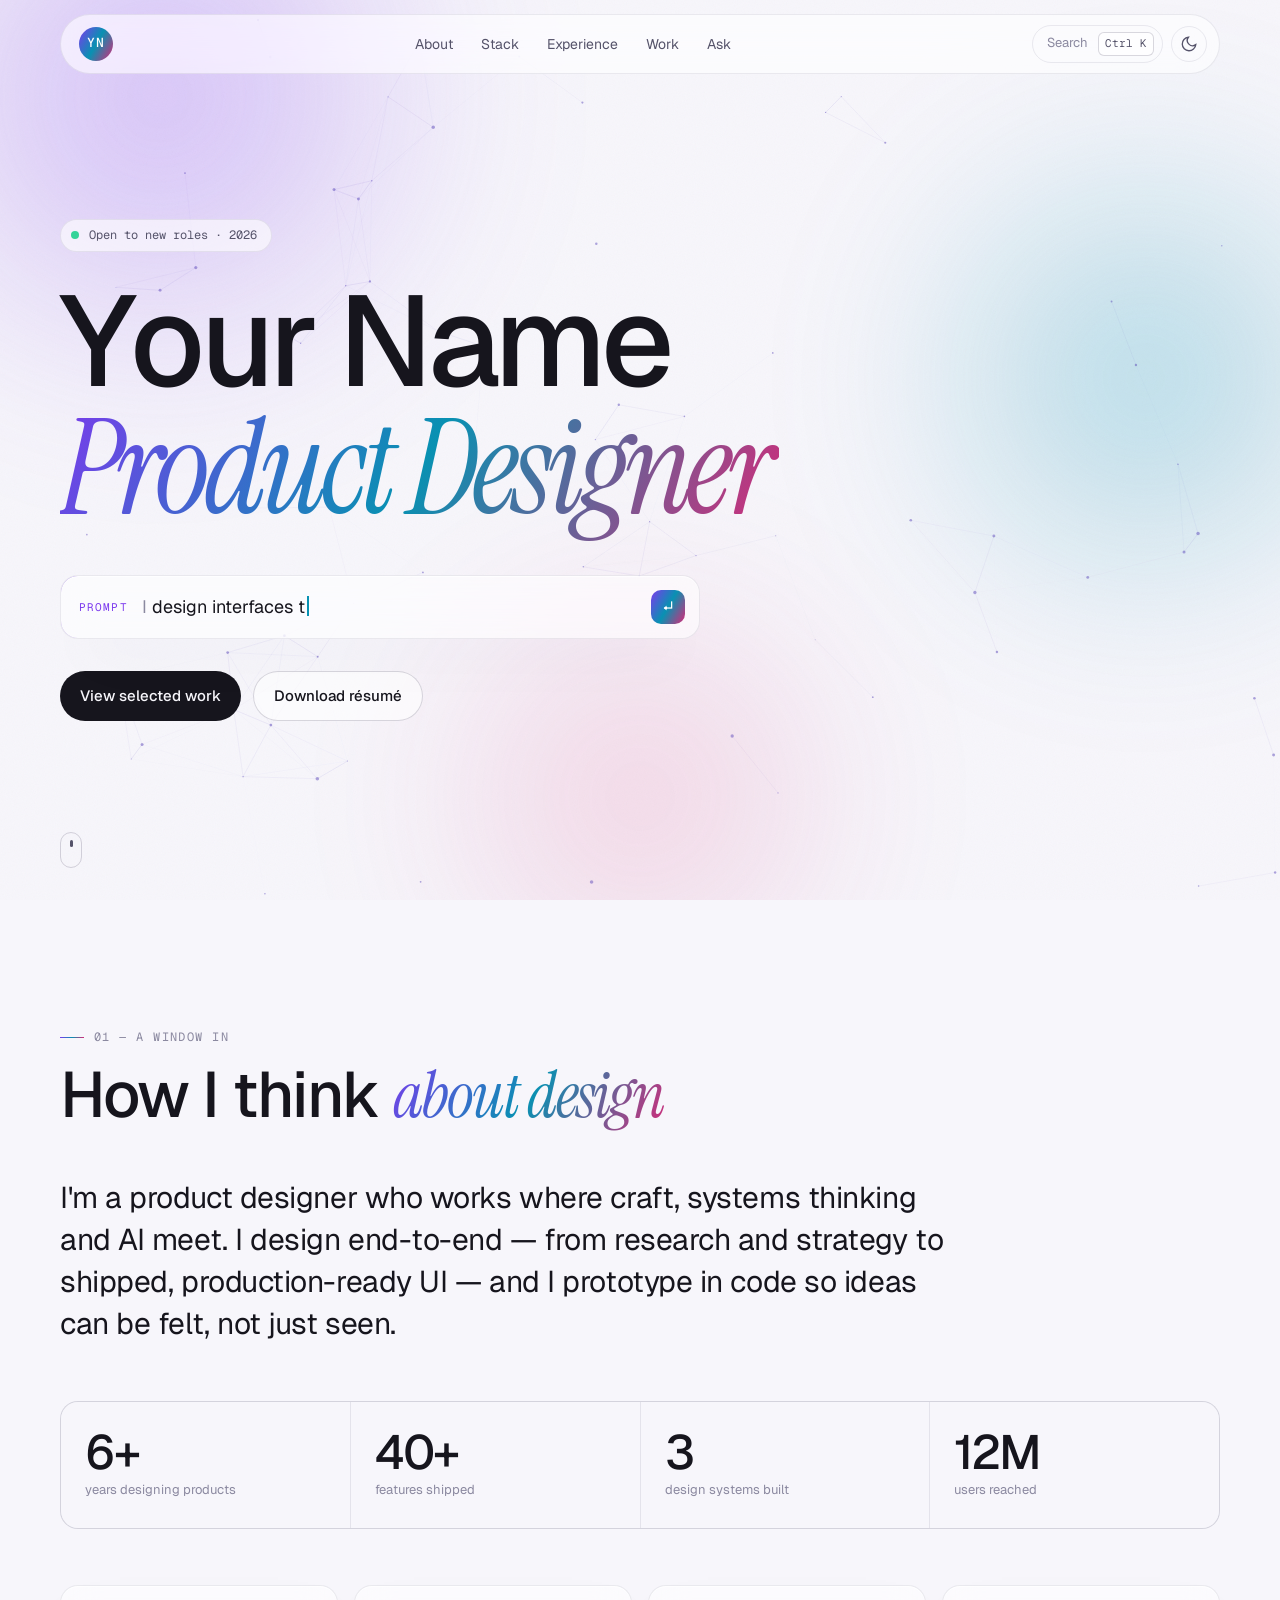
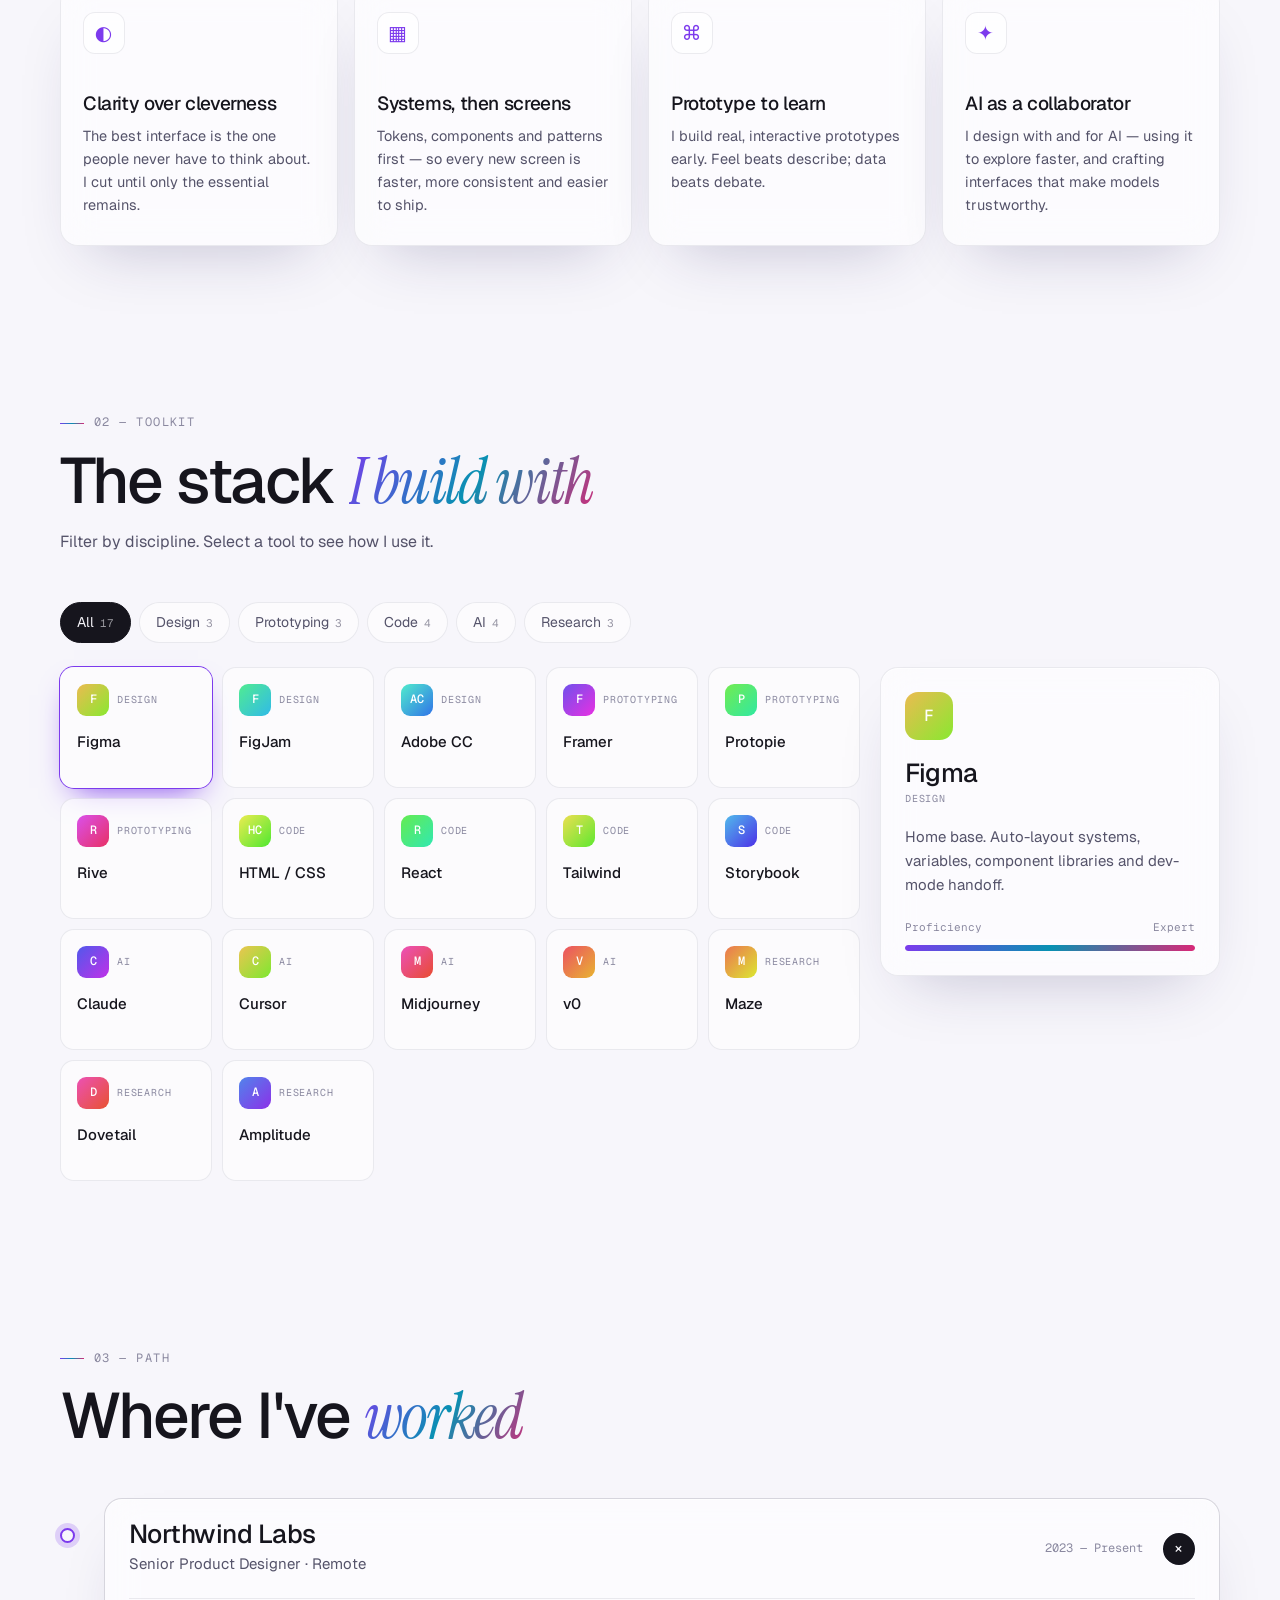
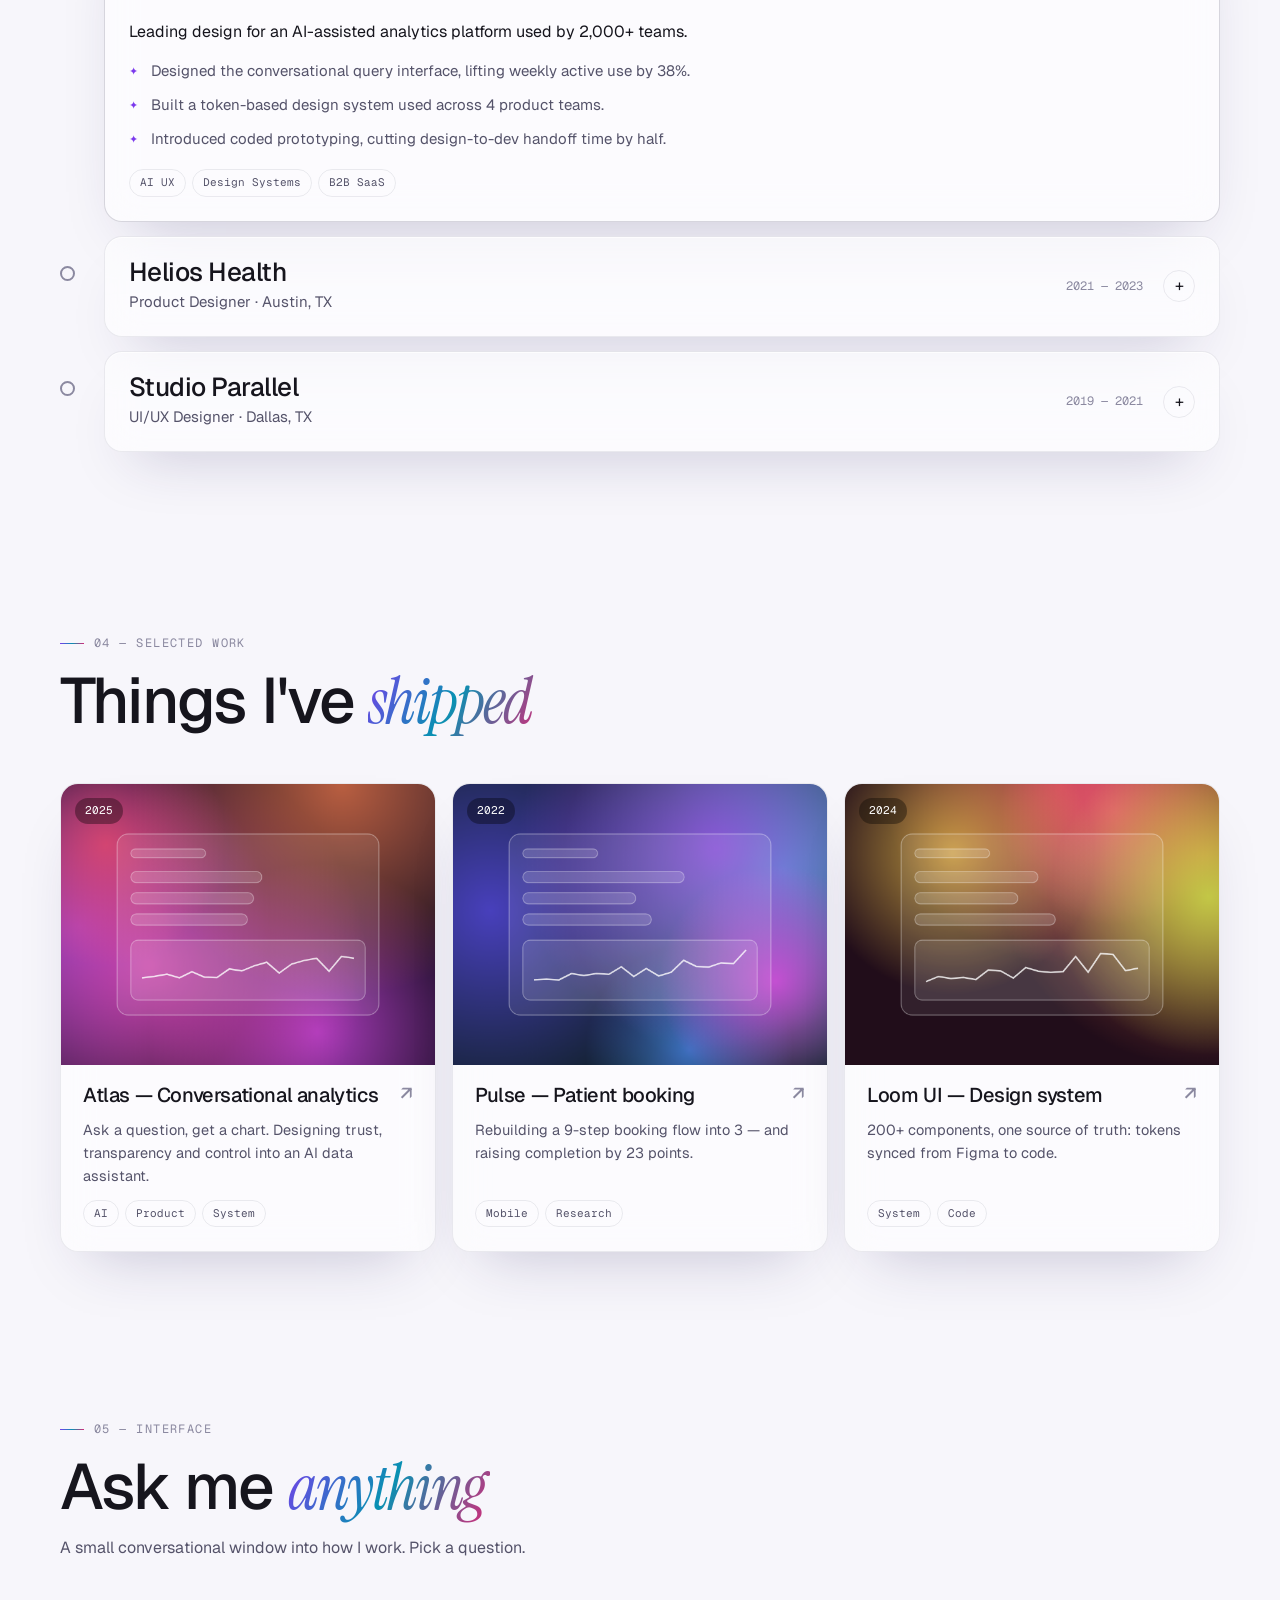
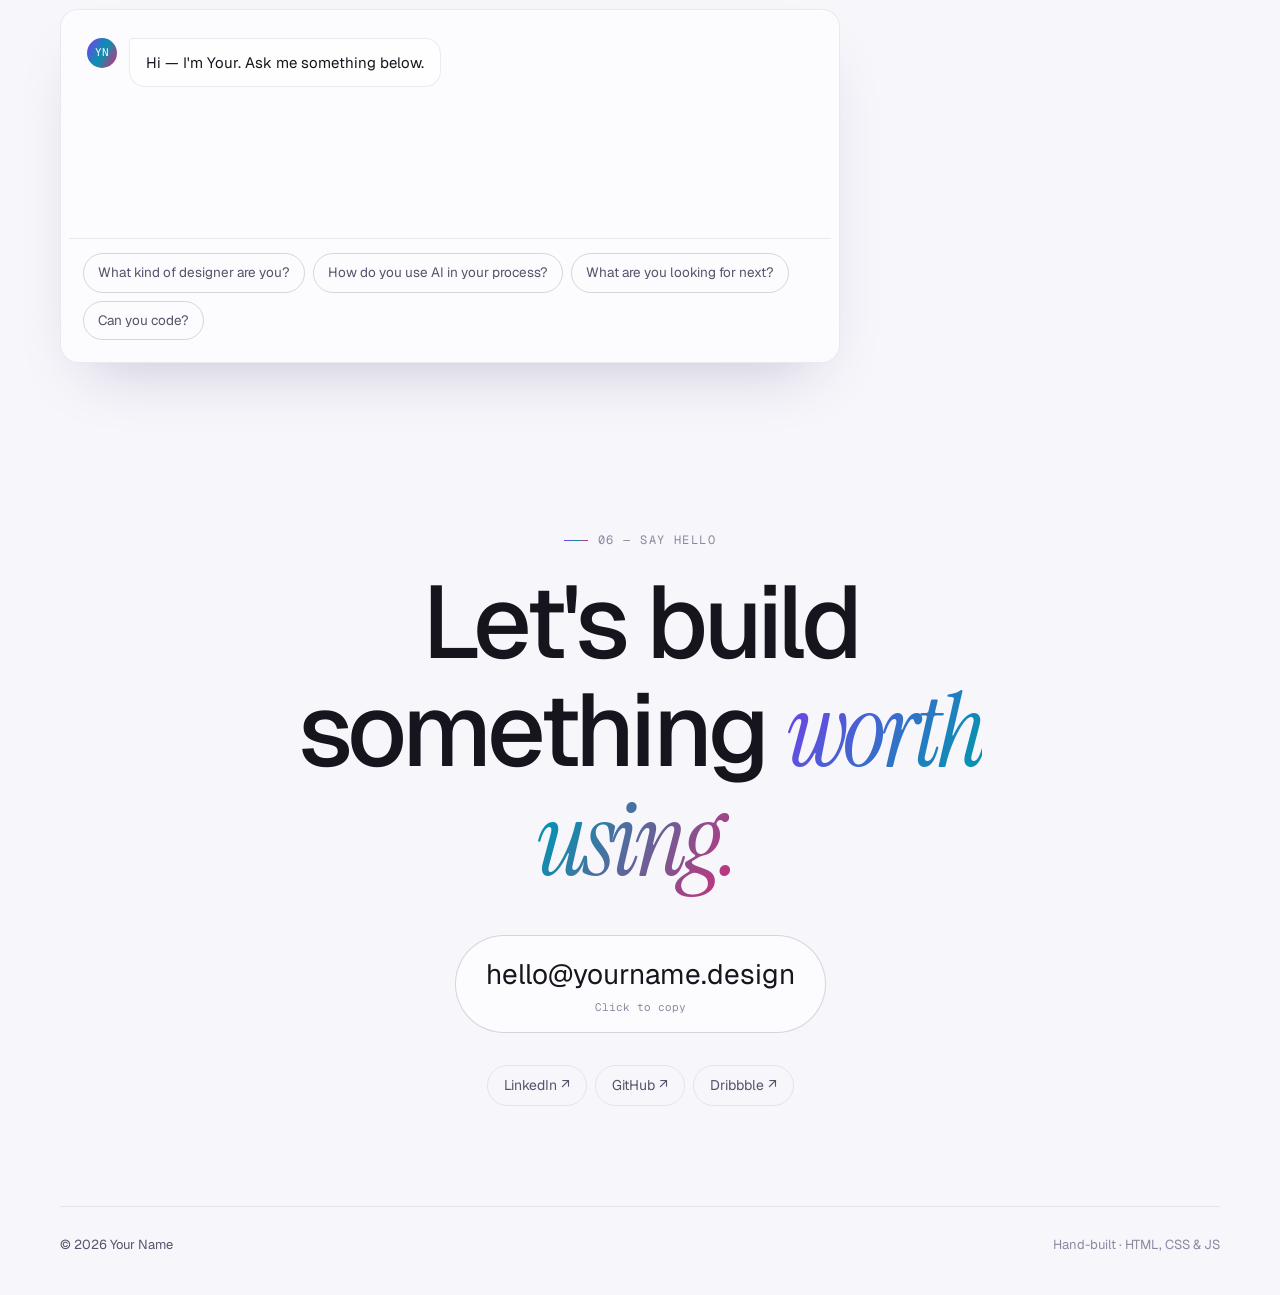
==== index.html @ 8e48e96d "Build interactive designer portfolio Static, dependency-free site with hero prompt animation, partic" ====
<!doctype html>
<html lang="en" data-theme="dark">
<head>
  <meta charset="utf-8" />
  <meta name="viewport" content="width=device-width, initial-scale=1" />
  <title>Portfolio — Product Designer</title>
  <meta name="description" content="Product designer portfolio: principles, stack, experience and selected work." />
  <link rel="preconnect" href="https://fonts.googleapis.com" />
  <link rel="preconnect" href="https://fonts.gstatic.com" crossorigin />
  <link href="https://fonts.googleapis.com/css2?family=Geist:wght@300..700&family=Geist+Mono:wght@400;500&family=Instrument+Serif:ital@0;1&display=swap" rel="stylesheet" />
  <link rel="stylesheet" href="css/styles.css" />
  <script>
    // Apply saved theme before paint to avoid a flash.
    try {
      const t = localStorage.getItem("theme");
      if (t) document.documentElement.dataset.theme = t;
      else if (matchMedia("(prefers-color-scheme: light)").matches) document.documentElement.dataset.theme = "light";
    } catch (e) {}
  </script>
</head>
<body>
  <a class="skip" href="#main">Skip to content</a>

  <!-- Ambient background: aurora blobs + particle field + grain -->
  <div class="bg" aria-hidden="true">
    <div class="aurora a1"></div>
    <div class="aurora a2"></div>
    <div class="aurora a3"></div>
    <canvas id="field"></canvas>
    <div class="grain"></div>
  </div>
  <div class="cursor-glow" aria-hidden="true"></div>

  <header class="nav">
    <a href="#top" class="brand" data-bind="initials"></a>
    <nav aria-label="Sections">
      <a href="#about">About</a>
      <a href="#stack">Stack</a>
      <a href="#experience">Experience</a>
      <a href="#work">Work</a>
      <a href="#ask">Ask</a>
    </nav>
    <div class="nav-actions">
      <button class="kbd-btn" id="open-palette" aria-label="Open command menu">
        <span>Search</span><kbd>⌘K</kbd>
      </button>
      <button class="icon-btn" id="theme-toggle" aria-label="Toggle color theme">
        <svg class="sun" viewBox="0 0 24 24" width="18" height="18" fill="none" stroke="currentColor" stroke-width="1.8"><circle cx="12" cy="12" r="4"/><path d="M12 2v2M12 20v2M4.9 4.9l1.4 1.4M17.7 17.7l1.4 1.4M2 12h2M20 12h2M4.9 19.1l1.4-1.4M17.7 6.3l1.4-1.4"/></svg>
        <svg class="moon" viewBox="0 0 24 24" width="18" height="18" fill="none" stroke="currentColor" stroke-width="1.8"><path d="M21 12.8A9 9 0 1 1 11.2 3a7 7 0 0 0 9.8 9.8z"/></svg>
      </button>
    </div>
  </header>

  <main id="main">
    <!-- HERO -->
    <section class="hero" id="top">
      <p class="status"><span class="pulse"></span><span data-bind="availability"></span></p>
      <h1>
        <span class="hero-name" data-bind="name"></span>
        <span class="hero-role"><em data-bind="role"></em></span>
      </h1>
      <div class="prompt glass" role="img" aria-label="Animated prompt describing what I do">
        <span class="prompt-label">prompt</span>
        <p><span class="muted">I</span> <span id="typed"></span><span class="caret"></span></p>
        <span class="prompt-send" aria-hidden="true">↵</span>
      </div>
      <div class="hero-cta">
        <a class="btn primary" href="#work">View selected work</a>
        <a class="btn ghost" data-bind-href="resumeUrl">Download résumé</a>
      </div>
      <div class="scroll-hint" aria-hidden="true"><span></span></div>
    </section>

    <!-- ABOUT -->
    <section id="about" class="section">
      <header class="section-head reveal">
        <span class="eyebrow">01 — A window in</span>
        <h2>How I think <em>about design</em></h2>
      </header>
      <p class="intro reveal" data-bind="intro"></p>
      <div class="stats reveal" id="stats"></div>
      <div class="principles" id="principles"></div>
    </section>

    <!-- STACK -->
    <section id="stack" class="section">
      <header class="section-head reveal">
        <span class="eyebrow">02 — Toolkit</span>
        <h2>The stack <em>I build with</em></h2>
        <p class="sub">Filter by discipline. Select a tool to see how I use it.</p>
      </header>
      <div class="filters reveal" id="stack-filters" role="tablist" aria-label="Stack categories"></div>
      <div class="stack-layout reveal">
        <ul class="stack-grid" id="stack-grid"></ul>
        <aside class="stack-detail glass" id="stack-detail" aria-live="polite"></aside>
      </div>
    </section>

    <!-- EXPERIENCE -->
    <section id="experience" class="section">
      <header class="section-head reveal">
        <span class="eyebrow">03 — Path</span>
        <h2>Where I've <em>worked</em></h2>
      </header>
      <ol class="timeline" id="timeline"></ol>
    </section>

    <!-- WORK -->
    <section id="work" class="section">
      <header class="section-head reveal">
        <span class="eyebrow">04 — Selected work</span>
        <h2>Things I've <em>shipped</em></h2>
      </header>
      <div class="projects" id="projects"></div>
    </section>

    <!-- ASK -->
    <section id="ask" class="section">
      <header class="section-head reveal">
        <span class="eyebrow">05 — Interface</span>
        <h2>Ask me <em>anything</em></h2>
        <p class="sub">A small conversational window into how I work. Pick a question.</p>
      </header>
      <div class="chat glass reveal">
        <div class="chat-log" id="chat-log" aria-live="polite"></div>
        <div class="chat-suggest" id="chat-suggest"></div>
      </div>
    </section>

    <!-- CONTACT -->
    <section id="contact" class="section contact">
      <div class="reveal">
        <span class="eyebrow">06 — Say hello</span>
        <h2 class="contact-title">Let's build something <em>worth using.</em></h2>
        <button class="email-copy" id="email-copy">
          <span data-bind="email"></span>
          <span class="email-hint" id="email-hint">Click to copy</span>
        </button>
        <ul class="socials" id="socials"></ul>
      </div>
    </section>
  </main>

  <footer class="footer">
    <span>© <span id="year"></span> <span data-bind="name"></span></span>
    <span class="muted">Hand-built · HTML, CSS & JS</span>
  </footer>

  <!-- Command palette -->
  <div class="palette" id="palette" hidden>
    <div class="palette-backdrop" data-close></div>
    <div class="palette-panel glass" role="dialog" aria-modal="true" aria-label="Command menu">
      <input id="palette-input" type="text" placeholder="Jump to a section or run a command…" autocomplete="off" aria-controls="palette-list" />
      <ul id="palette-list" role="listbox"></ul>
      <div class="palette-foot"><kbd>↑</kbd><kbd>↓</kbd> navigate <kbd>↵</kbd> select <kbd>esc</kbd> close</div>
    </div>
  </div>

  <div class="toast" id="toast" role="status" aria-live="polite"></div>

  <script src="js/content.js"></script>
  <script src="js/main.js"></script>
</body>
</html>
---- css/styles.css ----
/* ───────────── Tokens ───────────── */
:root {
  --bg: #07070b;
  --bg-2: #0d0d14;
  --fg: #ecebf3;
  --fg-2: #a3a1b5;
  --fg-3: #6b6980;
  --line: rgba(255, 255, 255, 0.08);
  --line-2: rgba(255, 255, 255, 0.14);
  --glass: rgba(20, 20, 30, 0.55);
  --glass-hi: rgba(255, 255, 255, 0.04);
  --accent: #a78bfa;
  --accent-2: #22d3ee;
  --accent-3: #f472b6;
  --grad: linear-gradient(120deg, var(--accent) 0%, var(--accent-2) 50%, var(--accent-3) 100%);
  --aurora-opacity: 0.55;
  --shadow: 0 30px 80px -20px rgba(0, 0, 0, 0.6);
  --radius: 18px;
  --sans: "Geist", ui-sans-serif, system-ui, -apple-system, sans-serif;
  --serif: "Instrument Serif", ui-serif, Georgia, serif;
  --mono: "Geist Mono", ui-monospace, SFMono-Regular, Menlo, monospace;
  --max: 1160px;
  --ease: cubic-bezier(0.22, 1, 0.36, 1);
  color-scheme: dark;
}

:root[data-theme="light"] {
  --bg: #f7f6fb;
  --bg-2: #ffffff;
  --fg: #16151d;
  --fg-2: #55536a;
  --fg-3: #8b89a0;
  --line: rgba(20, 16, 50, 0.08);
  --line-2: rgba(20, 16, 50, 0.16);
  --glass: rgba(255, 255, 255, 0.6);
  --glass-hi: rgba(255, 255, 255, 0.7);
  --accent: #7c3aed;
  --accent-2: #0891b2;
  --accent-3: #db2777;
  --aurora-opacity: 0.35;
  --shadow: 0 30px 60px -30px rgba(40, 30, 90, 0.25);
  color-scheme: light;
}

/* ───────────── Base ───────────── */
*, *::before, *::after { box-sizing: border-box; }
html { scroll-behavior: smooth; -webkit-text-size-adjust: 100%; }
body {
  margin: 0;
  background: var(--bg);
  color: var(--fg);
  font-family: var(--sans);
  font-size: 16px;
  line-height: 1.6;
  -webkit-font-smoothing: antialiased;
  overflow-x: hidden;
  transition: background 0.4s var(--ease), color 0.4s var(--ease);
}
a { color: inherit; text-decoration: none; }
button { font: inherit; color: inherit; background: none; border: 0; cursor: pointer; }
em { font-family: var(--serif); font-style: italic; font-weight: 400; }
kbd {
  font-family: var(--mono); font-size: 11px;
  padding: 2px 6px; border-radius: 6px;
  border: 1px solid var(--line-2); background: var(--glass-hi); color: var(--fg-2);
}
::selection { background: var(--accent); color: #fff; }
:focus-visible { outline: 2px solid var(--accent-2); outline-offset: 3px; border-radius: 8px; }
.muted { color: var(--fg-3); }
.skip {
  position: absolute; left: 16px; top: -60px; z-index: 100;
  padding: 10px 14px; background: var(--fg); color: var(--bg); border-radius: 10px;
}
.skip:focus { top: 16px; }

.glass {
  background: var(--glass);
  border: 1px solid var(--line);
  backdrop-filter: blur(18px) saturate(140%);
  -webkit-backdrop-filter: blur(18px) saturate(140%);
  border-radius: var(--radius);
  box-shadow: var(--shadow), inset 0 1px 0 var(--glass-hi);
}

/* ───────────── Background ───────────── */
.bg { position: fixed; inset: 0; z-index: -1; overflow: hidden; pointer-events: none; }
.aurora {
  position: absolute; border-radius: 50%;
  filter: blur(90px); opacity: var(--aurora-opacity);
  animation: drift 26s var(--ease) infinite alternate;
}
.a1 { width: 55vw; height: 55vw; left: -15vw; top: -20vw; background: radial-gradient(circle, var(--accent), transparent 65%); }
.a2 { width: 45vw; height: 45vw; right: -12vw; top: 10vh; background: radial-gradient(circle, var(--accent-2), transparent 65%); animation-delay: -8s; }
.a3 { width: 40vw; height: 40vw; left: 30vw; top: 60vh; background: radial-gradient(circle, var(--accent-3), transparent 65%); animation-delay: -16s; opacity: calc(var(--aurora-opacity) * 0.6); }
@keyframes drift {
  0% { transform: translate(0, 0) scale(1); }
  50% { transform: translate(6vw, 4vh) scale(1.1); }
  100% { transform: translate(-4vw, 8vh) scale(0.95); }
}
#field { position: absolute; inset: 0; width: 100%; height: 100%; }
.grain {
  position: absolute; inset: -50%;
  background-image: url("data:image/svg+xml;utf8,<svg xmlns='http://www.w3.org/2000/svg' width='160' height='160'><filter id='n'><feTurbulence type='fractalNoise' baseFrequency='0.9' numOctaves='2' stitchTiles='stitch'/></filter><rect width='100%' height='100%' filter='url(%23n)' opacity='0.5'/></svg>");
  opacity: 0.07; mix-blend-mode: overlay;
}
.cursor-glow {
  position: fixed; left: 0; top: 0; width: 520px; height: 520px; z-index: 0;
  border-radius: 50%; pointer-events: none;
  background: radial-gradient(circle, color-mix(in srgb, var(--accent) 18%, transparent), transparent 60%);
  transform: translate(-50%, -50%);
  opacity: 0; transition: opacity 0.4s;
}
body.has-pointer .cursor-glow { opacity: 1; }

/* ───────────── Nav ───────────── */
.nav {
  position: fixed; top: 14px; left: 50%; transform: translateX(-50%);
  z-index: 50; width: min(var(--max), calc(100% - 32px));
  display: flex; align-items: center; justify-content: space-between; gap: 16px;
  padding: 10px 12px 10px 18px;
  background: var(--glass); border: 1px solid var(--line); border-radius: 999px;
  backdrop-filter: blur(18px) saturate(140%); -webkit-backdrop-filter: blur(18px) saturate(140%);
}
.brand {
  font-family: var(--mono); font-weight: 500; font-size: 13px; letter-spacing: 0.08em;
  width: 34px; height: 34px; display: grid; place-items: center; border-radius: 50%;
  background: var(--grad); color: #fff;
}
.nav nav { display: flex; gap: 4px; }
.nav nav a {
  font-size: 14px; color: var(--fg-2); padding: 6px 12px; border-radius: 999px;
  transition: color 0.2s, background 0.2s;
}
.nav nav a:hover, .nav nav a.active { color: var(--fg); background: var(--glass-hi); }
.nav nav a.active { box-shadow: inset 0 0 0 1px var(--line-2); }
.nav-actions { display: flex; align-items: center; gap: 8px; }
.kbd-btn {
  display: flex; align-items: center; gap: 10px; font-size: 13px; color: var(--fg-3);
  padding: 6px 8px 6px 14px; border-radius: 999px; border: 1px solid var(--line);
  transition: border-color 0.2s, color 0.2s;
}
.kbd-btn:hover { border-color: var(--line-2); color: var(--fg-2); }
.icon-btn {
  width: 36px; height: 36px; display: grid; place-items: center; border-radius: 50%;
  border: 1px solid var(--line); color: var(--fg-2); transition: border-color 0.2s, color 0.2s;
}
.icon-btn:hover { border-color: var(--line-2); color: var(--fg); }
:root[data-theme="dark"] .icon-btn .moon, :root[data-theme="light"] .icon-btn .sun { display: none; }

/* ───────────── Layout ───────────── */
main { position: relative; z-index: 1; }
.section { width: min(var(--max), calc(100% - 32px)); margin: 0 auto; padding: 120px 0 40px; }
.section-head { margin-bottom: 48px; }
.eyebrow {
  font-family: var(--mono); font-size: 12px; letter-spacing: 0.12em; text-transform: uppercase;
  color: var(--fg-3); display: inline-flex; align-items: center; gap: 10px;
}
.eyebrow::before { content: ""; width: 24px; height: 1px; background: var(--grad); }
h1, h2, h3 { margin: 0; font-weight: 500; letter-spacing: -0.03em; line-height: 1.05; }
h2 { font-size: clamp(36px, 5.5vw, 64px); margin-top: 14px; }
h2 em, .hero-role em {
  background: var(--grad); -webkit-background-clip: text; background-clip: text; color: transparent;
  padding-right: 0.08em;
}
.sub { color: var(--fg-2); margin: 14px 0 0; max-width: 520px; }

/* ───────────── Hero ───────────── */
.hero {
  min-height: 100svh; width: min(var(--max), calc(100% - 32px)); margin: 0 auto;
  display: flex; flex-direction: column; justify-content: center; align-items: flex-start;
  padding: 120px 0 80px; position: relative;
}
.status {
  display: inline-flex; align-items: center; gap: 10px; margin: 0 0 28px;
  font-family: var(--mono); font-size: 12px; color: var(--fg-2);
  padding: 6px 14px 6px 10px; border: 1px solid var(--line); border-radius: 999px; background: var(--glass);
}
.pulse { width: 8px; height: 8px; border-radius: 50%; background: #34d399; box-shadow: 0 0 0 0 rgba(52, 211, 153, 0.6); animation: pulse 2s infinite; }
@keyframes pulse { to { box-shadow: 0 0 0 10px rgba(52, 211, 153, 0); } }
h1 { font-size: clamp(52px, 10vw, 136px); letter-spacing: -0.045em; line-height: 0.95; }
.hero-name, .hero-role { display: block; }
.hero-role { margin-top: 6px; }
.hero-role em { font-size: 1.02em; }
.hero h1 .char { display: inline-block; opacity: 0; transform: translateY(40%) rotate(4deg); filter: blur(8px); animation: rise 0.9s var(--ease) forwards; }
@keyframes rise { to { opacity: 1; transform: none; filter: blur(0); } }

.prompt {
  margin-top: 44px; width: min(640px, 100%);
  display: flex; align-items: center; gap: 14px; padding: 14px 14px 14px 18px;
  position: relative; overflow: hidden;
}
.prompt::before {
  content: ""; position: absolute; inset: -1px; border-radius: inherit; padding: 1px;
  background: conic-gradient(from var(--angle, 0deg), transparent 0 70%, var(--accent), var(--accent-2), transparent);
  -webkit-mask: linear-gradient(#000 0 0) content-box, linear-gradient(#000 0 0);
  -webkit-mask-composite: xor; mask-composite: exclude;
  animation: spin 5s linear infinite;
}
@property --angle { syntax: "<angle>"; initial-value: 0deg; inherits: false; }
@keyframes spin { to { --angle: 360deg; } }
.prompt-label { font-family: var(--mono); font-size: 11px; color: var(--accent); text-transform: uppercase; letter-spacing: 0.1em; }
.prompt p { margin: 0; flex: 1; font-size: clamp(15px, 2vw, 18px); min-height: 1.6em; }
.caret { display: inline-block; width: 2px; height: 1.1em; background: var(--accent-2); vertical-align: -0.18em; margin-left: 2px; animation: blink 1s steps(1) infinite; }
@keyframes blink { 50% { opacity: 0; } }
.prompt-send {
  width: 34px; height: 34px; border-radius: 10px; display: grid; place-items: center;
  background: var(--grad); color: #fff; font-size: 15px; flex-shrink: 0;
}

.hero-cta { display: flex; flex-wrap: wrap; gap: 12px; margin-top: 32px; }
.btn {
  display: inline-flex; align-items: center; gap: 8px; padding: 12px 20px; border-radius: 999px;
  font-size: 15px; font-weight: 500; transition: transform 0.25s var(--ease), box-shadow 0.25s, background 0.25s;
}
.btn.primary { background: var(--fg); color: var(--bg); }
.btn.primary:hover { transform: translateY(-2px); box-shadow: 0 12px 30px -10px var(--accent); }
.btn.ghost { border: 1px solid var(--line-2); color: var(--fg); background: var(--glass); }
.btn.ghost:hover { transform: translateY(-2px); border-color: var(--fg-3); }

.scroll-hint { position: absolute; bottom: 32px; left: 0; width: 22px; height: 36px; border: 1px solid var(--line-2); border-radius: 12px; }
.scroll-hint span { position: absolute; left: 50%; top: 7px; width: 3px; height: 7px; margin-left: -1.5px; border-radius: 2px; background: var(--fg-2); animation: scroll 1.8s var(--ease) infinite; }
@keyframes scroll { 0% { opacity: 0; transform: translateY(0); } 30% { opacity: 1; } 100% { opacity: 0; transform: translateY(12px); } }

/* ───────────── About ───────────── */
.intro { font-size: clamp(20px, 2.6vw, 30px); line-height: 1.4; letter-spacing: -0.015em; max-width: 900px; margin: 0; color: var(--fg); }
.stats {
  display: grid; grid-template-columns: repeat(4, 1fr); gap: 1px; margin: 56px 0;
  background: var(--line); border: 1px solid var(--line); border-radius: var(--radius); overflow: hidden;
}
.stat { background: var(--bg); padding: 26px 24px; transition: background 0.4s; }
.stat strong { display: block; font-size: clamp(34px, 4vw, 48px); font-weight: 500; letter-spacing: -0.04em; line-height: 1; }
.stat span { font-size: 13px; color: var(--fg-3); }

.principles { display: grid; grid-template-columns: repeat(4, 1fr); gap: 16px; perspective: 1000px; }
.principle {
  padding: 26px 22px 28px; position: relative; overflow: hidden;
  transform-style: preserve-3d; transition: transform 0.35s var(--ease), border-color 0.3s;
  --mx: 50%; --my: 50%;
}
.principle::after {
  content: ""; position: absolute; inset: 0; border-radius: inherit; pointer-events: none;
  background: radial-gradient(400px circle at var(--mx) var(--my), color-mix(in srgb, var(--accent) 16%, transparent), transparent 45%);
  opacity: 0; transition: opacity 0.3s;
}
.principle:hover { border-color: var(--line-2); }
.principle:hover::after { opacity: 1; }
.principle .glyph {
  width: 42px; height: 42px; border-radius: 12px; display: grid; place-items: center;
  font-size: 20px; background: var(--glass-hi); border: 1px solid var(--line); margin-bottom: 40px;
  color: var(--accent);
}
.principle h3 { font-size: 19px; letter-spacing: -0.02em; margin-bottom: 10px; }
.principle p { margin: 0; color: var(--fg-2); font-size: 14.5px; }

/* ───────────── Stack ───────────── */
.filters { display: flex; flex-wrap: wrap; gap: 8px; margin-bottom: 24px; }
.filter {
  font-size: 14px; padding: 8px 16px; border-radius: 999px; border: 1px solid var(--line);
  color: var(--fg-2); background: var(--glass); transition: all 0.25s var(--ease);
}
.filter:hover { color: var(--fg); border-color: var(--line-2); }
.filter[aria-selected="true"] { color: var(--bg); background: var(--fg); border-color: var(--fg); }
.filter .count { font-family: var(--mono); font-size: 11px; opacity: 0.6; margin-left: 6px; }

.stack-layout { display: grid; grid-template-columns: 1fr 340px; gap: 20px; align-items: start; }
.stack-grid { list-style: none; margin: 0; padding: 0; display: grid; grid-template-columns: repeat(auto-fill, minmax(150px, 1fr)); gap: 10px; }
.tool {
  width: 100%; text-align: left; padding: 16px; border-radius: 14px;
  background: var(--glass); border: 1px solid var(--line);
  transition: transform 0.35s var(--ease), border-color 0.25s, opacity 0.35s, filter 0.35s;
  display: flex; flex-direction: column; gap: 14px; position: relative;
}
.tool:hover { transform: translateY(-3px); border-color: var(--line-2); }
.tool[aria-pressed="true"] { border-color: transparent; box-shadow: 0 0 0 1px var(--accent), 0 14px 30px -14px var(--accent); }
.tool.dim { opacity: 0.22; filter: grayscale(1) blur(0.5px); transform: scale(0.97); }
.tool-top { display: flex; align-items: center; justify-content: space-between; gap: 8px; }
.tool-mono {
  width: 32px; height: 32px; border-radius: 9px; display: grid; place-items: center;
  font-family: var(--mono); font-size: 12px; font-weight: 500; color: #fff;
  background: linear-gradient(135deg, hsl(var(--h) 80% 62%), hsl(calc(var(--h) + 50) 80% 55%));
}
.tool-cat { font-family: var(--mono); font-size: 10px; color: var(--fg-3); text-transform: uppercase; letter-spacing: 0.08em; }
.tool-name { font-weight: 500; font-size: 15px; }
.dots { display: flex; gap: 4px; }
.dots i { width: 100%; height: 3px; border-radius: 2px; background: var(--line-2); }
.dots i.on { background: var(--grad); background-size: 500% 100%; }

.stack-detail { position: sticky; top: 100px; padding: 24px; min-height: 280px; }
.stack-detail .tool-mono { width: 48px; height: 48px; font-size: 16px; border-radius: 13px; margin-bottom: 20px; }
.stack-detail h3 { font-size: 26px; margin-bottom: 4px; }
.stack-detail .tool-cat { display: block; margin-bottom: 18px; }
.stack-detail p { color: var(--fg-2); margin: 0 0 22px; font-size: 15px; }
.meter { display: flex; justify-content: space-between; font-family: var(--mono); font-size: 11px; color: var(--fg-3); margin-bottom: 8px; }
.meter-bar { height: 6px; border-radius: 3px; background: var(--line); overflow: hidden; }
.meter-bar span { display: block; height: 100%; background: var(--grad); border-radius: inherit; width: 0; transition: width 0.8s var(--ease); }
.detail-anim { animation: fadeUp 0.45s var(--ease); }
@keyframes fadeUp { from { opacity: 0; transform: translateY(8px); } to { opacity: 1; transform: none; } }

/* ───────────── Experience ───────────── */
.timeline { list-style: none; margin: 0; padding: 0; position: relative; }
.timeline::before {
  content: ""; position: absolute; left: 7px; top: 8px; bottom: 8px; width: 1px;
  background: linear-gradient(var(--accent), var(--accent-2), transparent);
  transform-origin: top; transform: scaleY(var(--progress, 0)); transition: transform 0.2s linear;
}
.job { position: relative; padding-left: 44px; margin-bottom: 14px; }
.job::before {
  content: ""; position: absolute; left: 0; top: 30px; width: 15px; height: 15px; border-radius: 50%;
  background: var(--bg); border: 2px solid var(--fg-3); transition: border-color 0.3s, box-shadow 0.3s;
}
.job.open::before, .job:hover::before { border-color: var(--accent); box-shadow: 0 0 0 5px color-mix(in srgb, var(--accent) 20%, transparent); }
.job-card { padding: 0; overflow: hidden; transition: border-color 0.3s; }
.job.open .job-card { border-color: var(--line-2); }
.job-head {
  width: 100%; text-align: left; display: grid; grid-template-columns: 1fr auto auto; align-items: center; gap: 20px;
  padding: 22px 24px;
}
.job-head h3 { font-size: clamp(20px, 2.4vw, 26px); letter-spacing: -0.02em; }
.job-head .role { color: var(--fg-2); font-size: 15px; margin-top: 4px; display: block; }
.job-period { font-family: var(--mono); font-size: 12px; color: var(--fg-3); white-space: nowrap; }
.chev {
  width: 32px; height: 32px; border-radius: 50%; display: grid; place-items: center;
  border: 1px solid var(--line); transition: transform 0.4s var(--ease), background 0.3s;
}
.job.open .chev { transform: rotate(45deg); background: var(--fg); color: var(--bg); }
.job-body { display: grid; grid-template-rows: 0fr; transition: grid-template-rows 0.5s var(--ease); }
.job.open .job-body { grid-template-rows: 1fr; }
.job-body > div { overflow: hidden; }
.job-inner { padding: 0 24px 24px; border-top: 1px solid var(--line); margin: 0 24px; padding: 20px 0 24px; }
.job-inner p { margin: 0 0 14px; color: var(--fg); }
.job-inner ul { margin: 0 0 18px; padding: 0; list-style: none; display: grid; gap: 10px; }
.job-inner li { color: var(--fg-2); padding-left: 22px; position: relative; font-size: 15px; }
.job-inner li::before { content: "✦"; position: absolute; left: 0; color: var(--accent); font-size: 11px; top: 4px; }
.tags { display: flex; flex-wrap: wrap; gap: 6px; }
.tag { font-family: var(--mono); font-size: 11px; padding: 4px 10px; border-radius: 999px; border: 1px solid var(--line); color: var(--fg-2); }

/* ───────────── Projects ───────────── */
.projects { display: grid; grid-template-columns: repeat(3, 1fr); gap: 16px; }
.project {
  display: flex; flex-direction: column; overflow: hidden; padding: 0;
  transition: transform 0.4s var(--ease), border-color 0.3s;
}
.project:hover { transform: translateY(-6px); border-color: var(--line-2); }
.project-art { aspect-ratio: 4 / 3; position: relative; overflow: hidden; background: var(--bg-2); }
.project-art canvas { width: 100%; height: 100%; display: block; transition: transform 0.8s var(--ease); }
.project:hover .project-art canvas { transform: scale(1.06); }
.project-art .year {
  position: absolute; top: 14px; left: 14px; font-family: var(--mono); font-size: 11px;
  padding: 4px 10px; border-radius: 999px; background: rgba(0, 0, 0, 0.35); color: #fff; backdrop-filter: blur(8px);
}
.project-body { padding: 20px 22px 24px; display: flex; flex-direction: column; gap: 12px; flex: 1; }
.project-body h3 { font-size: 20px; letter-spacing: -0.02em; display: flex; justify-content: space-between; gap: 12px; }
.project-body h3 .arrow { transition: transform 0.3s var(--ease); color: var(--fg-3); }
.project:hover h3 .arrow { transform: translate(3px, -3px); color: var(--accent); }
.project-body p { margin: 0; color: var(--fg-2); font-size: 14.5px; flex: 1; }

/* ───────────── Chat ───────────── */
.chat { max-width: 780px; padding: 8px; }
.chat-log { padding: 20px 18px 8px; min-height: 220px; display: flex; flex-direction: column; gap: 16px; }
.msg { display: flex; gap: 12px; max-width: 90%; animation: fadeUp 0.4s var(--ease); }
.msg .avatar {
  width: 30px; height: 30px; border-radius: 50%; flex-shrink: 0; display: grid; place-items: center;
  font-family: var(--mono); font-size: 11px; color: #fff; background: var(--grad);
}
.msg .bubble { padding: 12px 16px; border-radius: 16px; font-size: 15px; line-height: 1.55; }
.msg.me { align-self: flex-end; }
.msg.me .bubble { background: var(--fg); color: var(--bg); border-bottom-right-radius: 4px; }
.msg.ai .bubble { background: var(--glass-hi); border: 1px solid var(--line); border-top-left-radius: 4px; }
.thinking { display: inline-flex; gap: 4px; padding: 4px 0; }
.thinking i { width: 6px; height: 6px; border-radius: 50%; background: var(--fg-3); animation: think 1.2s infinite; }
.thinking i:nth-child(2) { animation-delay: 0.15s; }
.thinking i:nth-child(3) { animation-delay: 0.3s; }
@keyframes think { 0%, 60%, 100% { opacity: 0.3; transform: none; } 30% { opacity: 1; transform: translateY(-3px); } }
.chat-suggest { display: flex; flex-wrap: wrap; gap: 8px; padding: 14px; border-top: 1px solid var(--line); }
.chip {
  font-size: 13.5px; padding: 8px 14px; border-radius: 999px; border: 1px solid var(--line-2);
  color: var(--fg-2); transition: all 0.2s;
}
.chip:hover:not(:disabled) { color: var(--fg); border-color: var(--accent); background: color-mix(in srgb, var(--accent) 10%, transparent); }
.chip:disabled { opacity: 0.35; cursor: default; }

/* ───────────── Contact ───────────── */
.contact { text-align: center; padding-bottom: 100px; }
.contact .eyebrow { justify-content: center; }
.contact-title { font-size: clamp(42px, 8vw, 104px); letter-spacing: -0.045em; margin: 18px auto 40px; max-width: 12ch; }
.email-copy {
  font-size: clamp(18px, 3vw, 28px); padding: 16px 30px; border-radius: 999px;
  border: 1px solid var(--line-2); background: var(--glass); position: relative;
  display: inline-flex; flex-direction: column; align-items: center; gap: 2px;
  transition: transform 0.3s var(--ease), border-color 0.3s;
}
.email-copy:hover { transform: translateY(-2px) scale(1.02); border-color: var(--accent); }
.email-hint { font-family: var(--mono); font-size: 11px; color: var(--fg-3); }
.socials { list-style: none; padding: 0; margin: 32px 0 0; display: flex; justify-content: center; flex-wrap: wrap; gap: 8px; }
.socials a { display: inline-block; font-size: 14px; color: var(--fg-2); padding: 8px 16px; border-radius: 999px; border: 1px solid var(--line); transition: all 0.2s; }
.socials a:hover { color: var(--fg); border-color: var(--line-2); }

.footer {
  width: min(var(--max), calc(100% - 32px)); margin: 0 auto; padding: 28px 0 40px;
  border-top: 1px solid var(--line); display: flex; justify-content: space-between; gap: 16px; flex-wrap: wrap;
  font-size: 13px; color: var(--fg-2); position: relative; z-index: 1;
}

/* ───────────── Command palette ───────────── */
.palette { position: fixed; inset: 0; z-index: 90; display: grid; place-items: start center; padding: 14vh 16px 16px; }
.palette[hidden] { display: none; }
.palette-backdrop { position: absolute; inset: 0; background: rgba(0, 0, 0, 0.45); backdrop-filter: blur(4px); animation: fade 0.2s; }
.palette-panel { position: relative; width: min(560px, 100%); overflow: hidden; animation: pop 0.25s var(--ease); background: color-mix(in srgb, var(--bg-2) 88%, transparent); }
@keyframes fade { from { opacity: 0; } }
@keyframes pop { from { opacity: 0; transform: translateY(-8px) scale(0.98); } }
#palette-input {
  width: 100%; padding: 18px 20px; font: inherit; font-size: 16px; background: none; border: 0;
  border-bottom: 1px solid var(--line); color: var(--fg); outline: none;
}
#palette-list { list-style: none; margin: 0; padding: 8px; max-height: 340px; overflow-y: auto; }
#palette-list li {
  display: flex; align-items: center; justify-content: space-between; gap: 12px;
  padding: 10px 12px; border-radius: 10px; cursor: pointer; font-size: 14.5px; color: var(--fg-2);
}
#palette-list li[aria-selected="true"] { background: var(--glass-hi); color: var(--fg); box-shadow: inset 0 0 0 1px var(--line); }
#palette-list li .kind { font-family: var(--mono); font-size: 11px; color: var(--fg-3); }
#palette-list .empty { color: var(--fg-3); cursor: default; }
.palette-foot { display: flex; gap: 6px; align-items: center; padding: 10px 16px; border-top: 1px solid var(--line); font-size: 12px; color: var(--fg-3); }
.palette-foot kbd:nth-of-type(3), .palette-foot kbd:nth-of-type(4) { margin-left: 8px; }

.toast {
  position: fixed; bottom: 24px; left: 50%; transform: translate(-50%, 20px); z-index: 95;
  padding: 10px 18px; border-radius: 999px; background: var(--fg); color: var(--bg); font-size: 14px;
  opacity: 0; pointer-events: none; transition: all 0.35s var(--ease);
}
.toast.show { opacity: 1; transform: translate(-50%, 0); }

/* ───────────── Reveal ───────────── */
.reveal { opacity: 0; transform: translateY(24px); transition: opacity 0.9s var(--ease), transform 0.9s var(--ease); }
.reveal.in { opacity: 1; transform: none; }

/* ───────────── Responsive ───────────── */
@media (max-width: 980px) {
  .principles { grid-template-columns: repeat(2, 1fr); }
  .projects { grid-template-columns: 1fr 1fr; }
  .stack-layout { grid-template-columns: 1fr; }
  .stack-detail { position: static; min-height: 0; order: -1; }
}
@media (max-width: 760px) {
  .nav nav, .kbd-btn span { display: none; }
  .kbd-btn { padding: 6px 8px; }
  .section { padding-top: 90px; }
  .stats { grid-template-columns: 1fr 1fr; }
  .principles, .projects { grid-template-columns: 1fr; }
  .stack-grid { grid-template-columns: repeat(2, 1fr); }
  .job { padding-left: 32px; }
  .job-head { grid-template-columns: 1fr auto; padding: 18px; gap: 12px; }
  .job-period { grid-column: 1; grid-row: 2; }
  .chev { grid-column: 2; grid-row: 1 / span 2; }
  .job-inner { margin: 0 18px; }
  .scroll-hint { display: none; }
  .cursor-glow { display: none; }
}

@media (prefers-reduced-motion: reduce) {
  *, *::before, *::after { animation-duration: 0.001ms !important; animation-iteration-count: 1 !important; transition-duration: 0.001ms !important; }
  html { scroll-behavior: auto; }
  .reveal { opacity: 1; transform: none; }
}
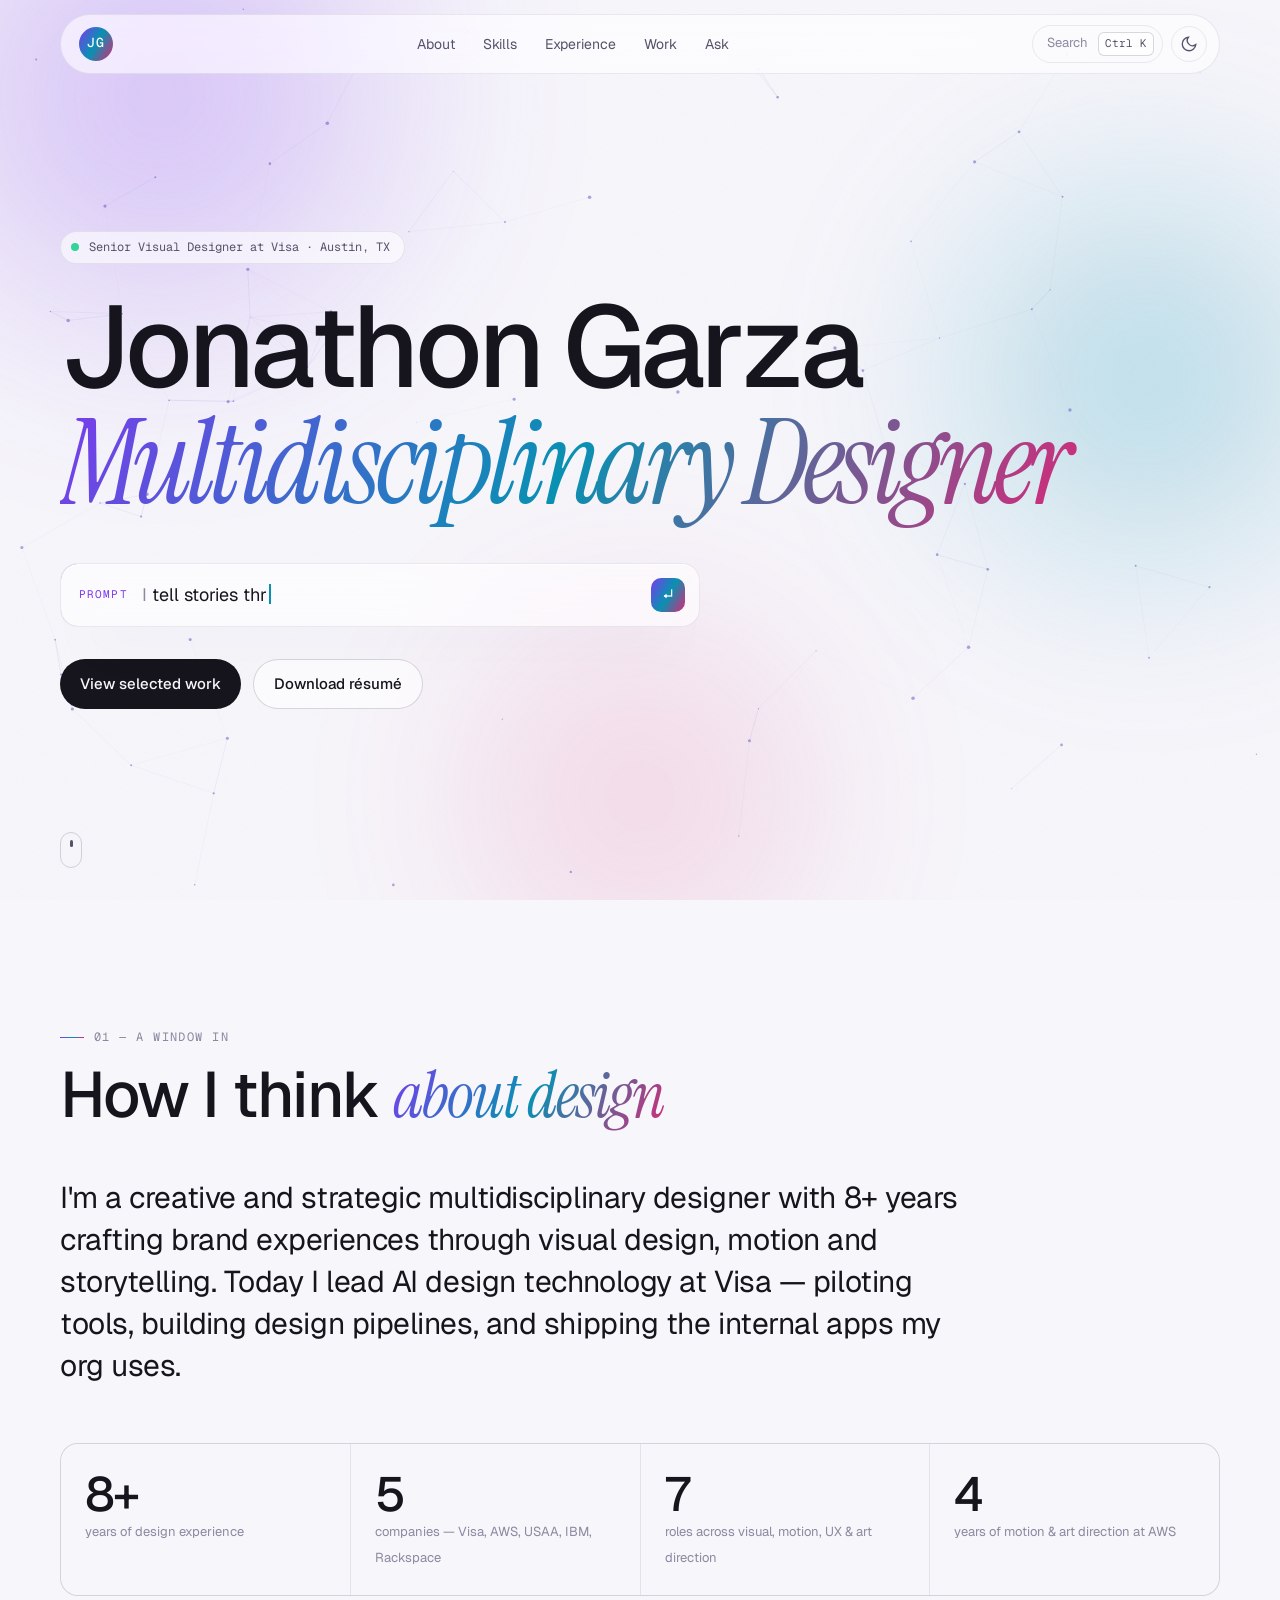
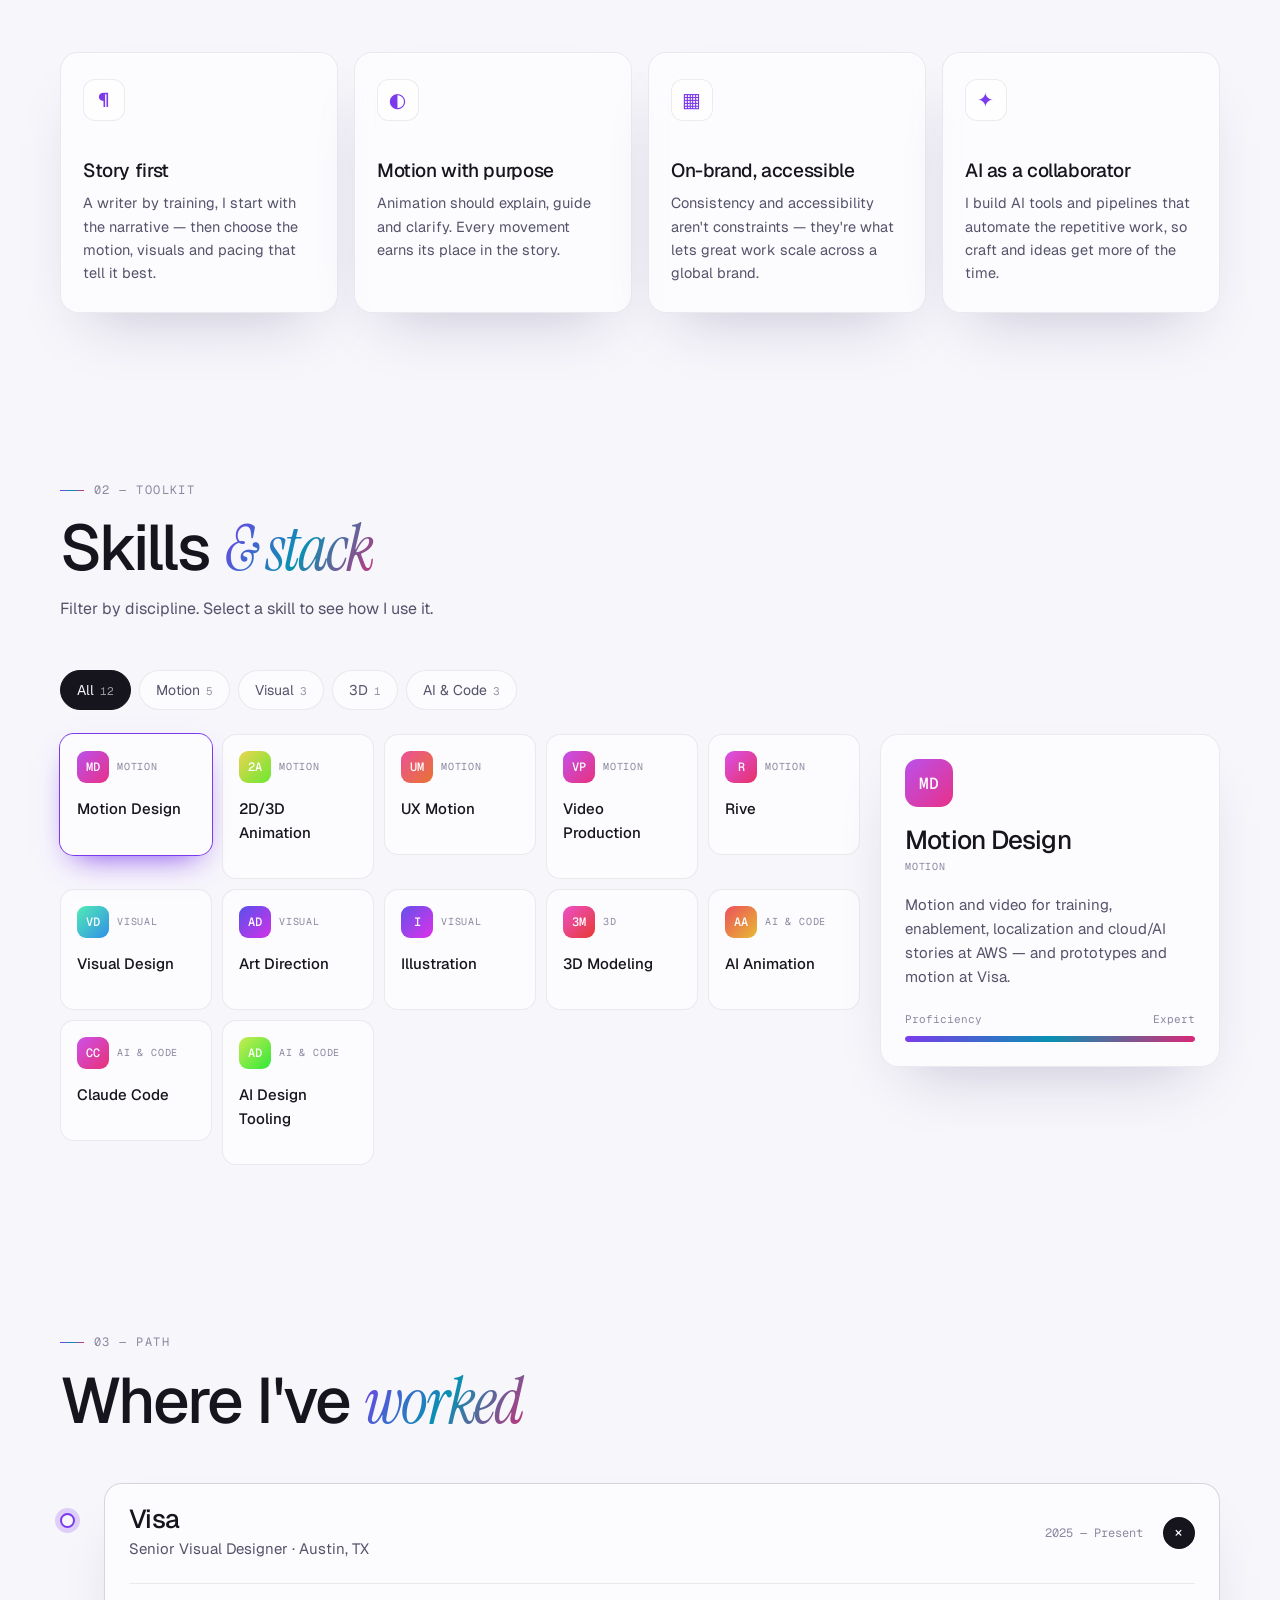
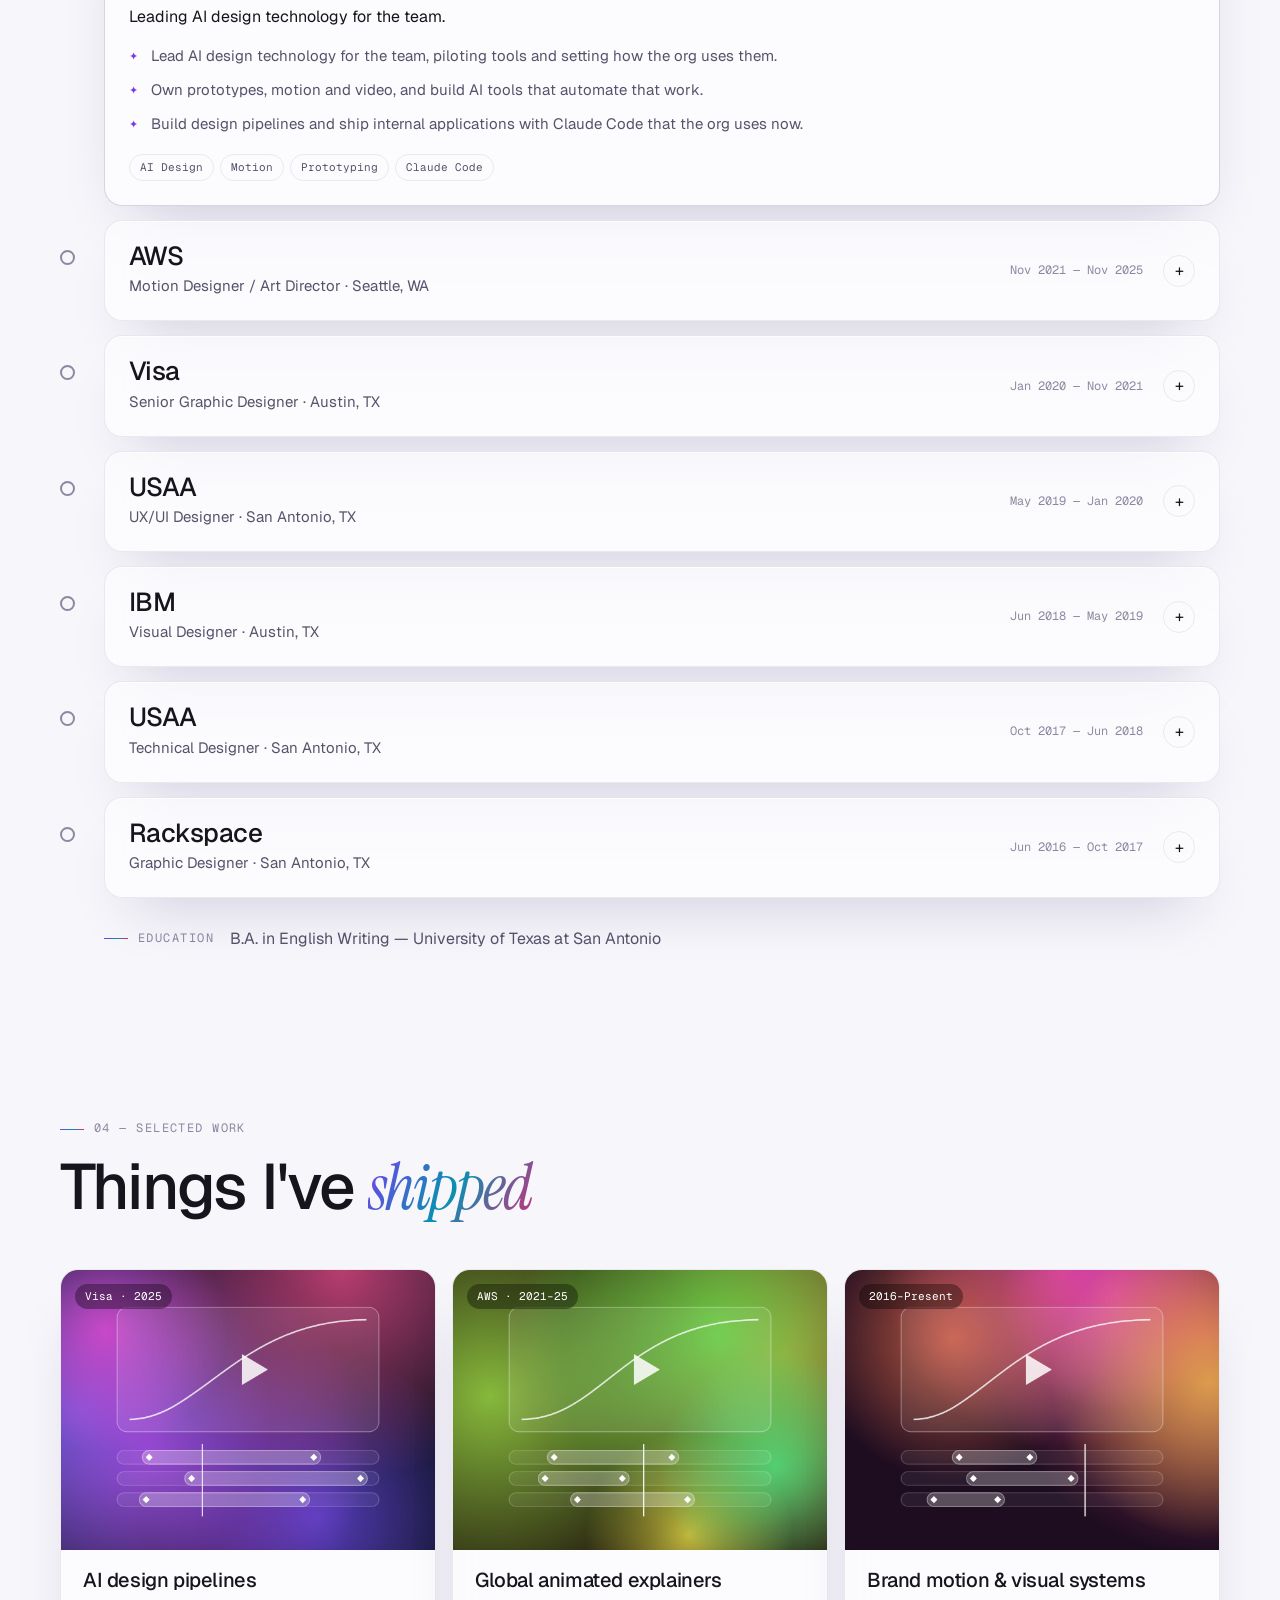
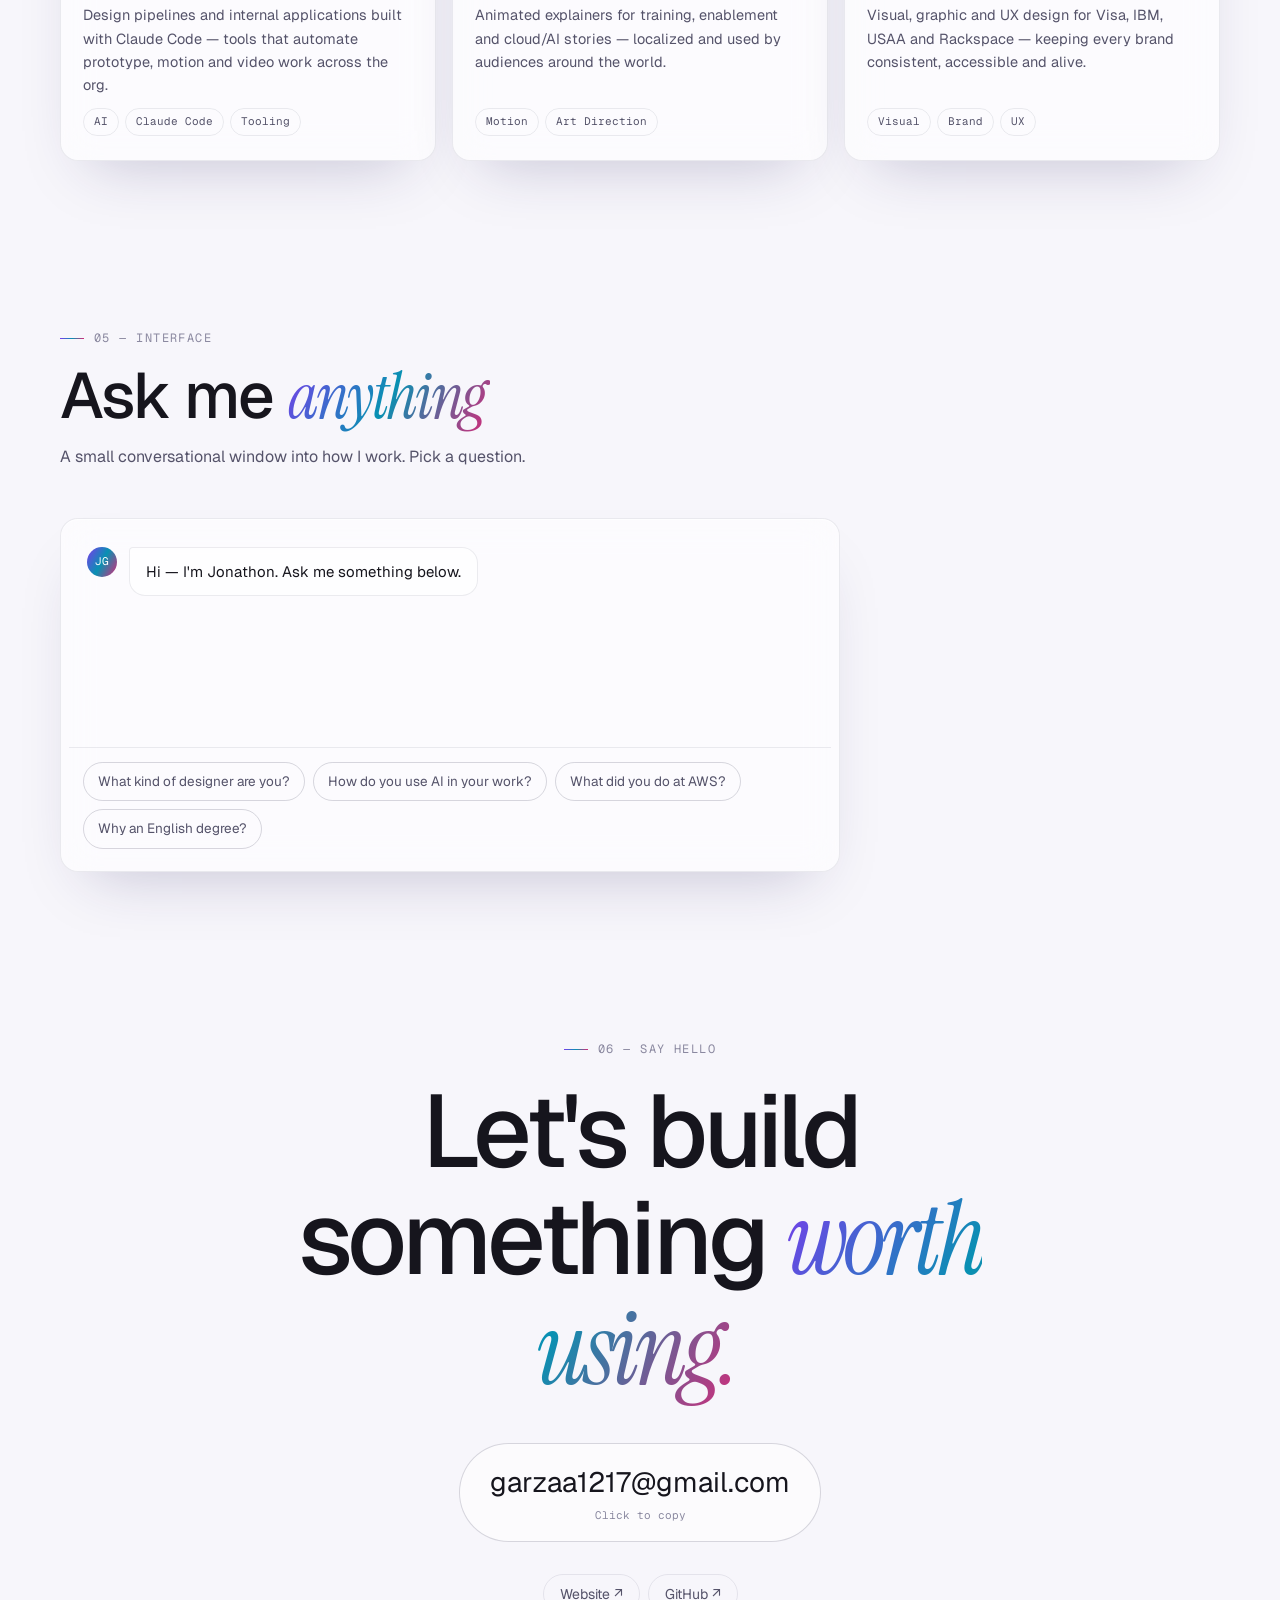
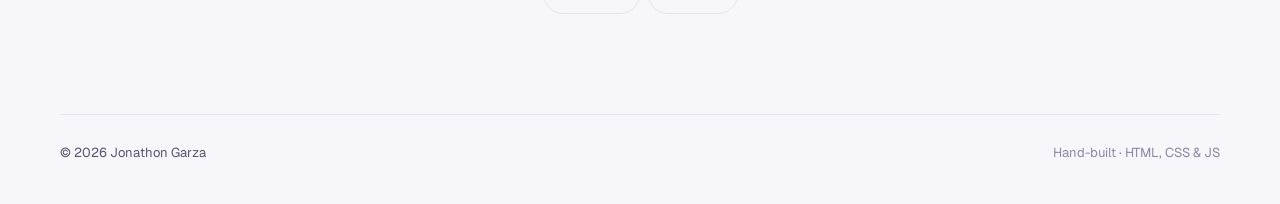
==== commit a7d8a9be: "Fill portfolio with Jonathon Garza's résumé content Real experience (Visa, AWS, USAA, IBM, Rackspace" ====
--- a/index.html
+++ b/index.html
@@ -3,8 +3,8 @@
 <head>
   <meta charset="utf-8" />
   <meta name="viewport" content="width=device-width, initial-scale=1" />
-  <title>Portfolio — Product Designer</title>
-  <meta name="description" content="Product designer portfolio: principles, stack, experience and selected work." />
+  <title>Jonathon Garza — Multidisciplinary Designer</title>
+  <meta name="description" content="Jonathon Garza — multidisciplinary designer working across visual design, motion, storytelling and AI." />
   <link rel="preconnect" href="https://fonts.googleapis.com" />
   <link rel="preconnect" href="https://fonts.gstatic.com" crossorigin />
   <link href="https://fonts.googleapis.com/css2?family=Geist:wght@300..700&family=Geist+Mono:wght@400;500&family=Instrument+Serif:ital@0;1&display=swap" rel="stylesheet" />
@@ -35,7 +35,7 @@
     <a href="#top" class="brand" data-bind="initials"></a>
     <nav aria-label="Sections">
       <a href="#about">About</a>
-      <a href="#stack">Stack</a>
+      <a href="#stack">Skills</a>
       <a href="#experience">Experience</a>
       <a href="#work">Work</a>
       <a href="#ask">Ask</a>
@@ -66,7 +66,7 @@
       </div>
       <div class="hero-cta">
         <a class="btn primary" href="#work">View selected work</a>
-        <a class="btn ghost" data-bind-href="resumeUrl">Download résumé</a>
+        <a class="btn ghost" data-bind-href="resumeUrl" download>Download résumé</a>
       </div>
       <div class="scroll-hint" aria-hidden="true"><span></span></div>
     </section>
@@ -86,8 +86,8 @@
     <section id="stack" class="section">
       <header class="section-head reveal">
         <span class="eyebrow">02 — Toolkit</span>
-        <h2>The stack <em>I build with</em></h2>
-        <p class="sub">Filter by discipline. Select a tool to see how I use it.</p>
+        <h2>Skills <em>&amp; stack</em></h2>
+        <p class="sub">Filter by discipline. Select a skill to see how I use it.</p>
       </header>
       <div class="filters reveal" id="stack-filters" role="tablist" aria-label="Stack categories"></div>
       <div class="stack-layout reveal">
--- a/css/styles.css
+++ b/css/styles.css
@@ -177,10 +177,10 @@
 }
 .pulse { width: 8px; height: 8px; border-radius: 50%; background: #34d399; box-shadow: 0 0 0 0 rgba(52, 211, 153, 0.6); animation: pulse 2s infinite; }
 @keyframes pulse { to { box-shadow: 0 0 0 10px rgba(52, 211, 153, 0); } }
-h1 { font-size: clamp(52px, 10vw, 136px); letter-spacing: -0.045em; line-height: 0.95; }
+h1 { font-size: clamp(40px, 9vw, 128px); letter-spacing: -0.045em; line-height: 0.95; }
 .hero-name, .hero-role { display: block; }
 .hero-role { margin-top: 6px; }
-.hero-role em { font-size: 1.02em; }
+.hero-role em { font-size: 1.02em; overflow-wrap: anywhere; }
 .hero h1 .char { display: inline-block; opacity: 0; transform: translateY(40%) rotate(4deg); filter: blur(8px); animation: rise 0.9s var(--ease) forwards; }
 @keyframes rise { to { opacity: 1; transform: none; filter: blur(0); } }
 
@@ -331,6 +331,7 @@
 .job-inner ul { margin: 0 0 18px; padding: 0; list-style: none; display: grid; gap: 10px; }
 .job-inner li { color: var(--fg-2); padding-left: 22px; position: relative; font-size: 15px; }
 .job-inner li::before { content: "✦"; position: absolute; left: 0; color: var(--accent); font-size: 11px; top: 4px; }
+.education { margin: 28px 0 0 44px; color: var(--fg-2); display: flex; flex-wrap: wrap; align-items: center; gap: 8px 16px; }
 .tags { display: flex; flex-wrap: wrap; gap: 6px; }
 .tag { font-family: var(--mono); font-size: 11px; padding: 4px 10px; border-radius: 999px; border: 1px solid var(--line); color: var(--fg-2); }
 
@@ -340,7 +341,7 @@
   display: flex; flex-direction: column; overflow: hidden; padding: 0;
   transition: transform 0.4s var(--ease), border-color 0.3s;
 }
-.project:hover { transform: translateY(-6px); border-color: var(--line-2); }
+.project.linked:hover { transform: translateY(-6px); border-color: var(--line-2); }
 .project-art { aspect-ratio: 4 / 3; position: relative; overflow: hidden; background: var(--bg-2); }
 .project-art canvas { width: 100%; height: 100%; display: block; transition: transform 0.8s var(--ease); }
 .project:hover .project-art canvas { transform: scale(1.06); }
@@ -351,7 +352,7 @@
 .project-body { padding: 20px 22px 24px; display: flex; flex-direction: column; gap: 12px; flex: 1; }
 .project-body h3 { font-size: 20px; letter-spacing: -0.02em; display: flex; justify-content: space-between; gap: 12px; }
 .project-body h3 .arrow { transition: transform 0.3s var(--ease); color: var(--fg-3); }
-.project:hover h3 .arrow { transform: translate(3px, -3px); color: var(--accent); }
+.project.linked:hover h3 .arrow { transform: translate(3px, -3px); color: var(--accent); }
 .project-body p { margin: 0; color: var(--fg-2); font-size: 14.5px; flex: 1; }
 
 /* ───────────── Chat ───────────── */
@@ -449,6 +450,7 @@
   .principles, .projects { grid-template-columns: 1fr; }
   .stack-grid { grid-template-columns: repeat(2, 1fr); }
   .job { padding-left: 32px; }
+  .education { margin-left: 32px; }
   .job-head { grid-template-columns: 1fr auto; padding: 18px; gap: 12px; }
   .job-period { grid-column: 1; grid-row: 2; }
   .chev { grid-column: 2; grid-row: 1 / span 2; }
